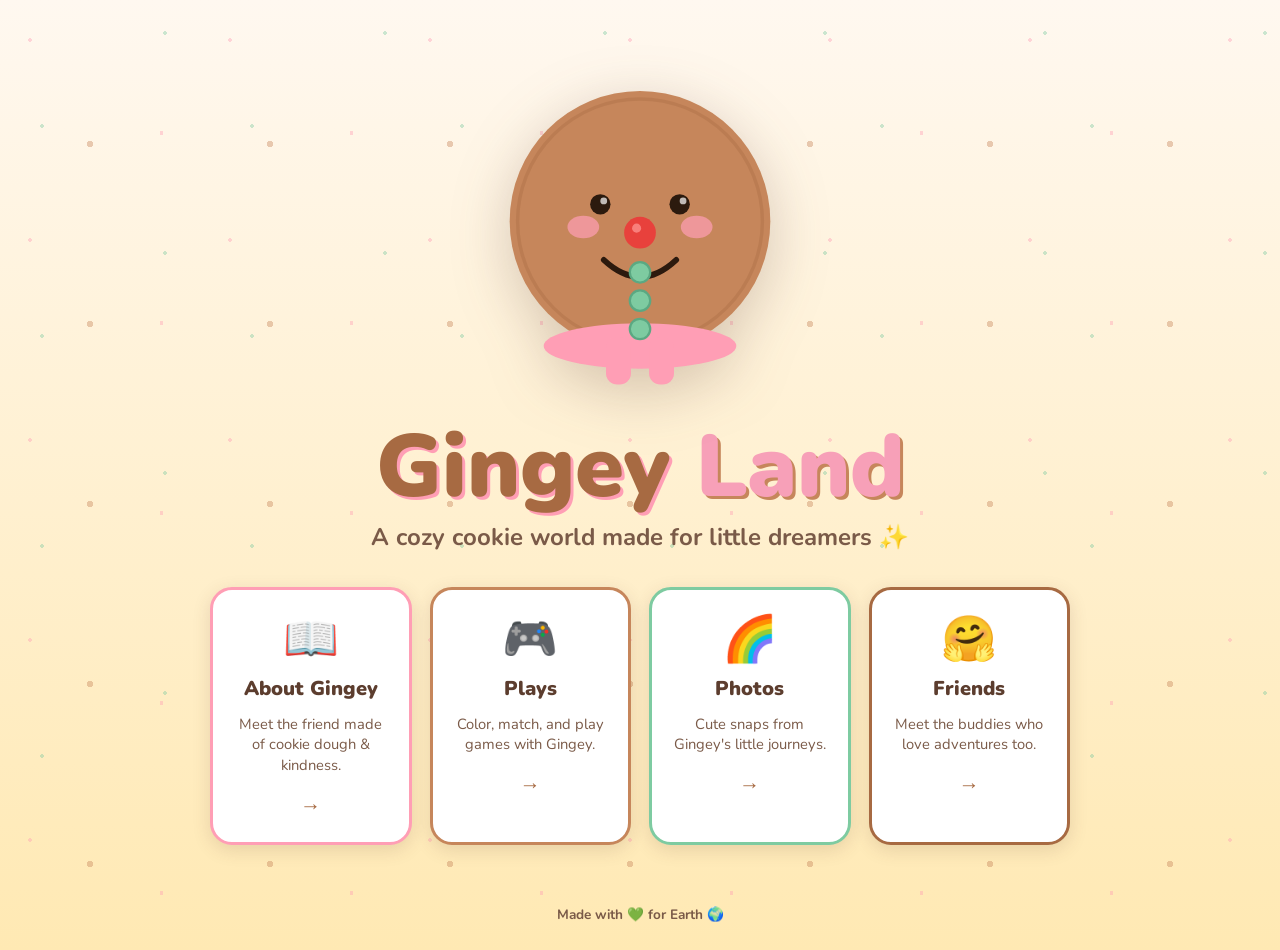
==== index.html @ a1fef673 "init: Gingey Land site scaffold" ====
<!DOCTYPE html>
<html lang="en">
<head>
  <meta charset="UTF-8" />
  <meta name="viewport" content="width=device-width, initial-scale=1.0" />
  <title>Gingey Land</title>
  <link rel="preconnect" href="https://fonts.googleapis.com" />
  <link rel="preconnect" href="https://fonts.gstatic.com" crossorigin />
  <link href="https://fonts.googleapis.com/css2?family=Nunito:wght@400;700;900&display=swap" rel="stylesheet" />
  <style>
    /* ===== Standalone Index ===== */
    :root {
      --cookie: #c6865b;
      --cookie-dark: #a76a42;
      --cream: #fff8f0;
      --cream-dark: #fff0db;
      --pink: #ff9eb5;
      --pink-dark: #f7a0b8;
      --green: #7ecba1;
      --green-dark: #62bf8e;
      --brown: #5c3d2e;
      --brown-light: #7a5a48;
      --white: #ffffff;
      --shadow: rgba(92, 61, 46, 0.15);
      --radius: 22px;
      --font: "Nunito", "Segoe UI", sans-serif;
    }
    * { box-sizing: border-box; margin: 0; padding: 0; }
    html { scroll-behavior: smooth; }
    body {
      font-family: var(--font);
      background: linear-gradient(180deg, var(--cream) 0%, #ffe9b3 100%);
      color: var(--brown);
      min-height: 100vh;
      overflow-x: hidden;
    }
    a { text-decoration: none; color: inherit; }

    /* Stars / Confetti */
    .bg-decor {
      position: fixed;
      inset: 0;
      pointer-events: none;
      z-index: 0;
      opacity: 0.4;
      background-image:
        radial-gradient(circle at 15% 20%, var(--pink) 2px, transparent 2px),
        radial-gradient(circle at 75% 15%, var(--green) 2px, transparent 2px),
        radial-gradient(circle at 50% 80%, var(--cookie) 3px, transparent 3px),
        radial-gradient(circle at 20% 60%, var(--green) 2px, transparent 2px),
        radial-gradient(circle at 85% 70%, var(--pink) 2px, transparent 2px);
      background-size: 200px 200px, 220px 220px, 180px 180px, 210px 210px, 190px 190px;
      animation: drift 40s linear infinite;
    }
    @keyframes drift {
      from { background-position: 0 0; }
      to { background-position: 20px 20px; }
    }

    /* Hero */
    .hero {
      position: relative;
      z-index: 1;
      display: flex;
      flex-direction: column;
      align-items: center;
      justify-content: center;
      text-align: center;
      min-height: 92vh;
      padding: 40px 20px;
    }
    .gingey-svg {
      width: min(340px, 85vw);
      margin-bottom: 18px;
      animation: bounce 3s ease-in-out infinite;
      filter: drop-shadow(0 14px 28px rgba(92, 61, 46, 0.25));
    }
    @keyframes bounce {
      0%, 100% { transform: translateY(0); }
      40% { transform: translateY(-18px); }
      60% { transform: translateY(-8px); }
    }
    .hero h1 {
      font-size: clamp(3rem, 8vw, 5.5rem);
      font-weight: 900;
      color: var(--cookie-dark);
      line-height: 1.05;
      text-shadow: 3px 3px 0 var(--pink);
      margin-bottom: 8px;
    }
    .hero h1 em {
      font-style: normal;
      color: var(--pink-dark);
      text-shadow: 3px 3px 0 var(--cookie);
    }
    .hero .subtitle {
      font-size: clamp(1.1rem, 2.5vw, 1.5rem);
      color: var(--brown-light);
      margin-bottom: 34px;
      font-weight: 700;
    }

    /* Huge entrance cards */
    .entrance-cards {
      display: grid;
      grid-template-columns: repeat(auto-fit, minmax(200px, 1fr));
      gap: 18px;
      width: 100%;
      max-width: 860px;
      z-index: 1;
    }
    .entrance-card {
      display: flex;
      flex-direction: column;
      align-items: center;
      gap: 12px;
      background: var(--white);
      border-radius: var(--radius);
      padding: 28px 18px 22px;
      box-shadow: 0 5px 18px var(--shadow);
      border: 3.5px solid transparent;
      transition: all 0.25s ease;
      cursor: pointer;
    }
    .entrance-card:hover {
      transform: translateY(-6px) scale(1.02);
      box-shadow: 0 12px 30px var(--shadow);
    }
    .entrance-card.card-about { border-color: var(--pink); }
    .entrance-card.card-plays { border-color: var(--cookie); }
    .entrance-card.card-photos { border-color: var(--green); }
    .entrance-card.card-friends { border-color: var(--cookie-dark); }

    .entrance-card .card-icon {
      font-size: 2.8rem;
      line-height: 1;
    }
    .entrance-card h3 {
      font-size: 1.25rem;
      font-weight: 900;
      text-align: center;
    }
    .entrance-card p {
      font-size: 0.92rem;
      color: var(--brown-light);
      text-align: center;
      line-height: 1.4;
    }
    .arrow {
      margin-top: 4px;
      font-size: 1.3rem;
      color: var(--cookie-dark);
    }

    footer {
      text-align: center;
      padding: 20px 16px 26px;
      font-weight: 700;
      color: var(--brown-light);
      position: relative;
      z-index: 1;
      font-size: 0.85rem;
    }

    /* Mobile staggered animations */
    @media (max-width: 600px) {
      .hero { min-height: 80vh; }
      .gingey-svg { width: 240px; margin-bottom: 10px; }
      .entrance-cards { grid-template-columns: 1fr 1fr; gap: 12px; }
      .entrance-card { padding: 18px 10px 14px; }
      .entrance-card .card-icon { font-size: 2rem; }
      .entrance-card h3 { font-size: 1rem; }
    }
    @media (max-width: 380px) {
      .entrance-cards { grid-template-columns: 1fr; }
    }
  </style>
</head>
<body>
  <div class="bg-decor"></div>

  <section class="hero">
    <!-- SVG Gingey -->
    <svg class="gingey-svg" viewBox="0 0 300 320" xmlns="http://www.w3.org/2000/svg" aria-label="Gingey the Gingerbread Friend">
      <circle cx="150" cy="160" r="115" fill="#c6865b" />
      <circle cx="150" cy="160" r="108" fill="none" stroke="#a76a42" stroke-width="3" opacity="0.35"/>
      <!-- Blush -->
      <ellipse cx="100" cy="165" rx="14" ry="10" fill="#ff9eb5" opacity="0.7"/>
      <ellipse cx="200" cy="165" rx="14" ry="10" fill="#ff9eb5" opacity="0.7"/>
      <!-- Eyes -->
      <circle cx="115" cy="145" r="9" fill="#2c1a0e"/>
      <circle cx="185" cy="145" r="9" fill="#2c1a0e"/>
      <circle cx="118" cy="142" r="3" fill="#ffffff" opacity="0.7"/>
      <circle cx="188" cy="142" r="3" fill="#ffffff" opacity="0.7"/>
      <!-- Nose -->
      <circle cx="150" cy="170" r="14" fill="#e8413c"/>
      <circle cx="147" cy="166" r="4" fill="#ff9a96" opacity="0.7"/>
      <!-- Smile -->
      <path d="M 118 194 Q 150 224 182 194" fill="none" stroke="#2c1a0e" stroke-width="5" stroke-linecap="round"/>
      <!-- Scarf -->
      <ellipse cx="150" cy="270" rx="85" ry="20" fill="#ff9eb5"/>
      <rect x="120" y="262" width="22" height="42" rx="10" fill="#ff9eb5"/>
      <rect x="158" y="262" width="22" height="42" rx="10" fill="#ff9eb5"/>
      <!-- Buttons -->
      <circle cx="150" cy="230" r="9" fill="#7ecba1" stroke="#5ba882" stroke-width="2"/>
      <circle cx="150" cy="255" r="9" fill="#7ecba1" stroke="#5ba882" stroke-width="2"/>
      <circle cx="150" cy="205" r="9" fill="#7ecba1" stroke="#5ba882" stroke-width="2"/>
    </svg>

    <h1>Gingey <em>Land</em></h1>
    <p class="subtitle">A cozy cookie world made for little dreamers ✨</p>

    <div class="entrance-cards">
      <a href="about.html" class="entrance-card card-about">
        <span class="card-icon">📖</span>
        <h3>About Gingey</h3>
        <p>Meet the friend made of cookie dough &amp; kindness.</p>
        <span class="arrow">→</span>
      </a>

      <a href="adventures.html" class="entrance-card card-plays">
        <span class="card-icon">🎮</span>
        <h3>Plays</h3>
        <p>Color, match, and play games with Gingey.</p>
        <span class="arrow">→</span>
      </a>

      <a href="photos.html" class="entrance-card card-photos">
        <span class="card-icon">🌈</span>
        <h3>Photos</h3>
        <p>Cute snaps from Gingey's little journeys.</p>
        <span class="arrow">→</span>
      </a>

      <a href="friends.html" class="entrance-card card-friends">
        <span class="card-icon">🤗</span>
        <h3>Friends</h3>
        <p>Meet the buddies who love adventures too.</p>
        <span class="arrow">→</span>
      </a>
    </div>
  </section>

  <footer>Made with 💚 for Earth 🌍</footer>
</body>
</html>
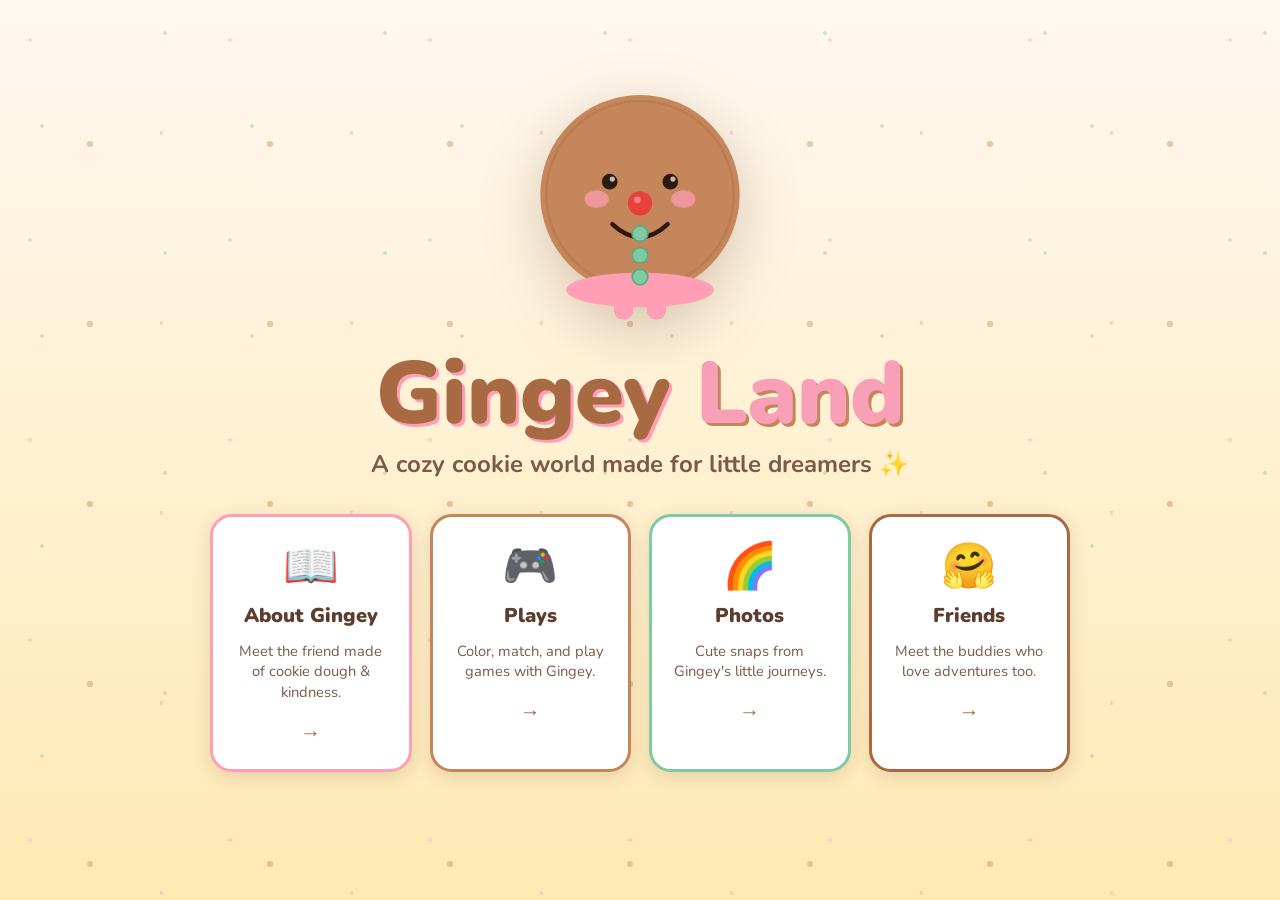
==== commit 3d6a35b0: "clean footer: remove recyclebin-style tagline and links" ====
--- a/index.html
+++ b/index.html
@@ -70,8 +70,8 @@
       padding: 40px 20px;
     }
     .gingey-svg {
-      width: min(340px, 85vw);
-      margin-bottom: 18px;
+      width: min(260px, 75vw);
+      margin-bottom: 14px;
       animation: bounce 3s ease-in-out infinite;
       filter: drop-shadow(0 14px 28px rgba(92, 61, 46, 0.25));
     }
@@ -241,6 +241,6 @@
     </div>
   </section>
 
-  <footer>Made with 💚 for Earth 🌍</footer>
+  <footer>
 </body>
 </html>
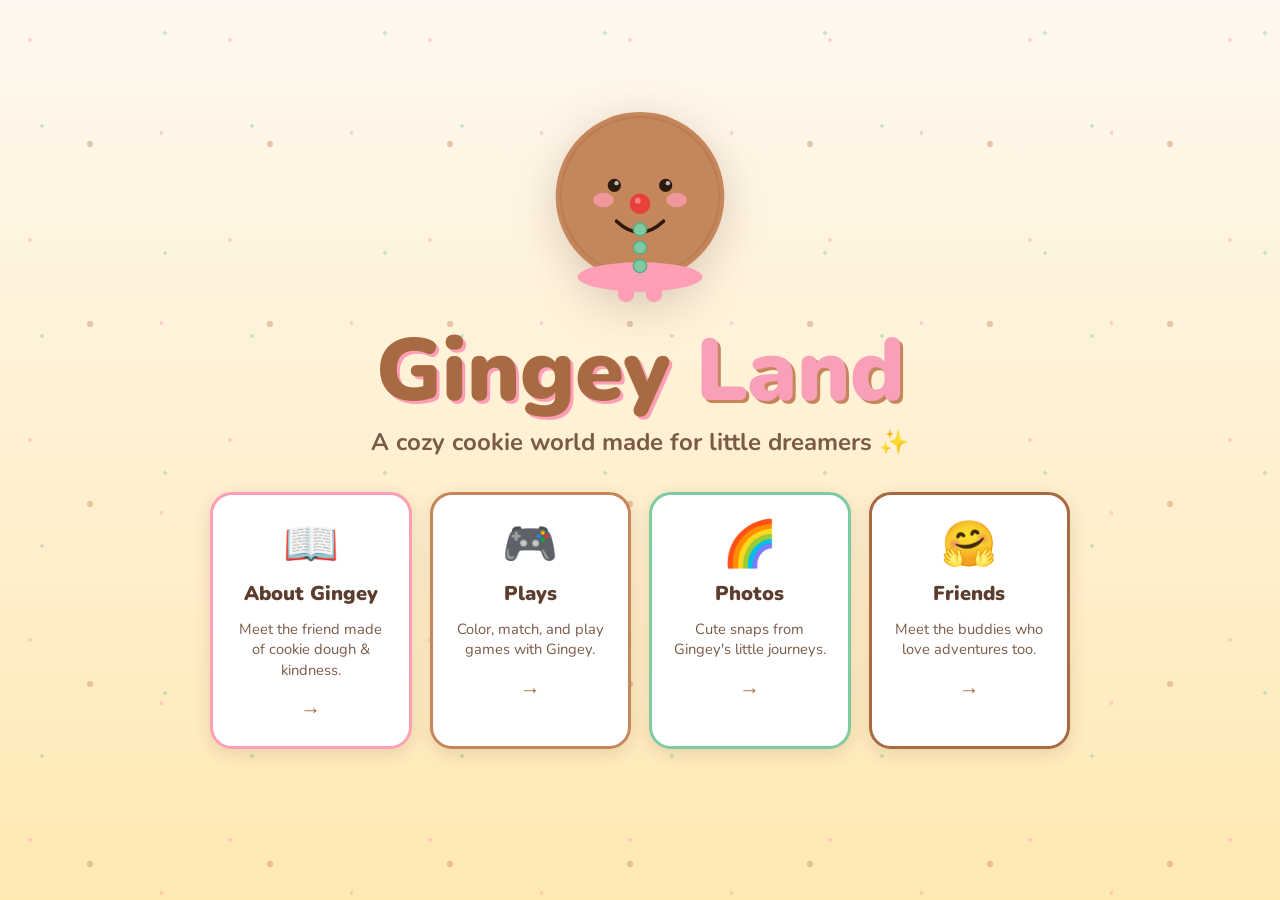
==== commit 4be3cf81: "chore: visually shrink hero and page SVG sizes" ====
--- a/index.html
+++ b/index.html
@@ -70,10 +70,10 @@
       padding: 40px 20px;
     }
     .gingey-svg {
-      width: min(260px, 75vw);
-      margin-bottom: 14px;
+      width: min(220px, 70vw);
+      margin-bottom: 12px;
       animation: bounce 3s ease-in-out infinite;
-      filter: drop-shadow(0 14px 28px rgba(92, 61, 46, 0.25));
+      filter: drop-shadow(0 10px 22px rgba(92, 61, 46, 0.22));
     }
     @keyframes bounce {
       0%, 100% { transform: translateY(0); }
